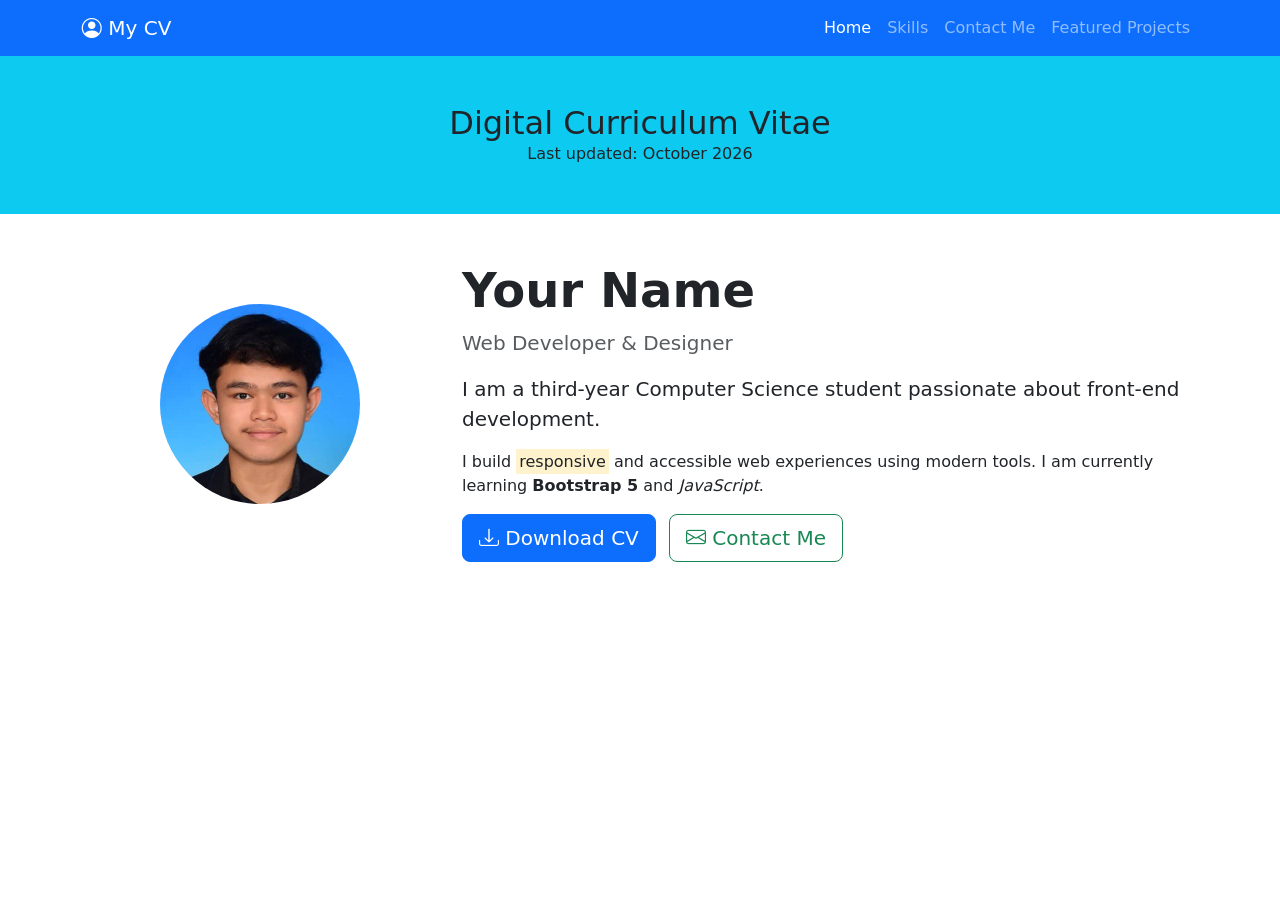
==== lab-4/cv.html @ 046bbeb8 "feat: initial commit for PT1 guitar pedal store layout" ====
<!DOCTYPE html>
<html lang="en">
<head>
  <meta charset="UTF-8">
  <meta name="viewport" content="width=device-width, initial-scale=1">
  <title>Afiq's Digital CV</title>
  <!-- Bootstrap 5 CSS -->
  <link href="https://cdn.jsdelivr.net/npm/bootstrap@5.3.3/dist/css/bootstrap.min.css" rel="stylesheet">
  <!-- Bootstrap Icons -->
  <link rel="stylesheet" href="https://cdn.jsdelivr.net/npm/bootstrap-icons@1.13.2/font/bootstrap-icons.min.css">
</head>
<body>
    <nav class="navbar navbar-expand-lg navbar-dark bg-primary">
  <div class="container">
    <a class="navbar-brand" href="#">
      <i class="bi bi-person-circle"></i> My CV
    </a>
    <button class="navbar-toggler" type="button"
            data-bs-toggle="collapse" data-bs-target="#navbarNav">
      <span class="navbar-toggler-icon"></span>
    </button>
    <div class="collapse navbar-collapse" id="navbarNav">
      <ul class="navbar-nav ms-auto">
        <li class="nav-item">
          <a class="nav-link active" href="#home">Home</a>
        </li>
        <li class="nav-item">
          <a class="nav-link" href="#skills">Skills</a>
        </li>
        <li class="nav-item">
          <a class="nav-link" href="#contact">Contact Me</a>
        </li>
        <li class="nav-item">
          <a class="nav-link" href="#projects">Featured Projects</a>
        </li>
      </ul>
    </div>
  </div>
</nav>
 
<div id="home" class="bg-info text-dark py-5 mb-5">
  <div class="container text-center">
    <h2 class="mb-0">Digital Curriculum Vitae</h2>
    <p class="mb-0">Last updated: <span class="fw-light">October 2026</span></p>
  </div>
</div>

<div class="container mt-5">
  <div class="row align-items-center">
    <!-- Left column: Photo placeholder -->
    <div class="col-12 col-md-4 text-center mb-3 mb-md-0">
      <img src="afiq2x2.jpg"
           alt="Profile Photo"
           class="img-fluid rounded-circle mb-3">
    </div>
    <!-- Right column: Name, tagline, summary, buttons -->
    <div class="col-12 col-md-8">
      <h1 class="display-5 fw-bold">Your Name</h1>
      <p class="lead text-muted">Web Developer &amp; Designer</p>
 
      <p class="lead">
        I am a third-year Computer Science student passionate about front-end development.
      </p>
      <p>
        I build <mark>responsive</mark> and accessible web experiences using modern tools.
        I am currently learning <strong>Bootstrap 5</strong> and <em>JavaScript</em>.
      </p>
 
      <div class="mt-3">
        <a href="#" class="btn btn-primary btn-lg me-2">
          <i class="bi bi-download"></i> Download CV
        </a>
        <a href="#contact" class="btn btn-outline-success btn-lg">
          <i class="bi bi-envelope"></i> Contact Me
        </a>
      </div>
    </div>
  </div>
</div>
 
  <!-- Bootstrap 5 JS Bundle (includes Popper) -->
  <script src="https://cdn.jsdelivr.net/npm/bootstrap@5.3.3/dist/js/bootstrap.bundle.min.js"></script>
</body>
</html>
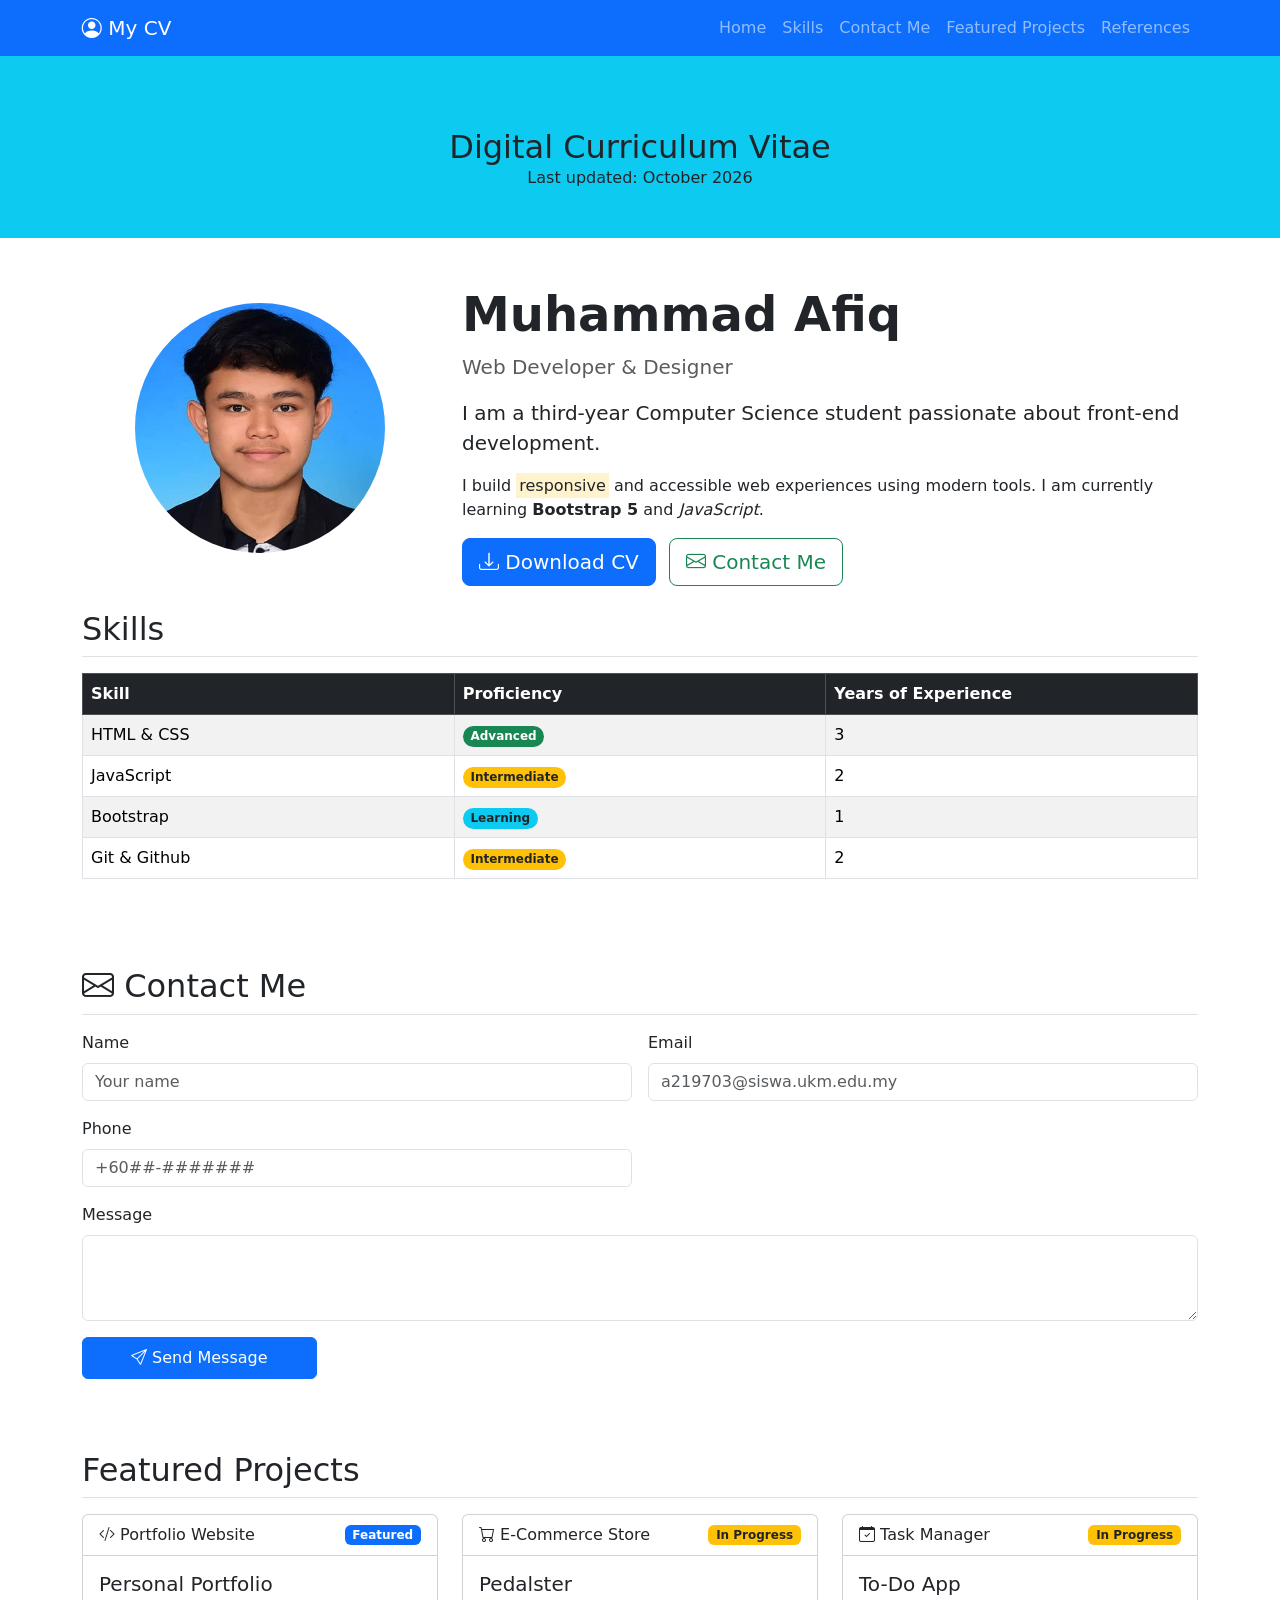
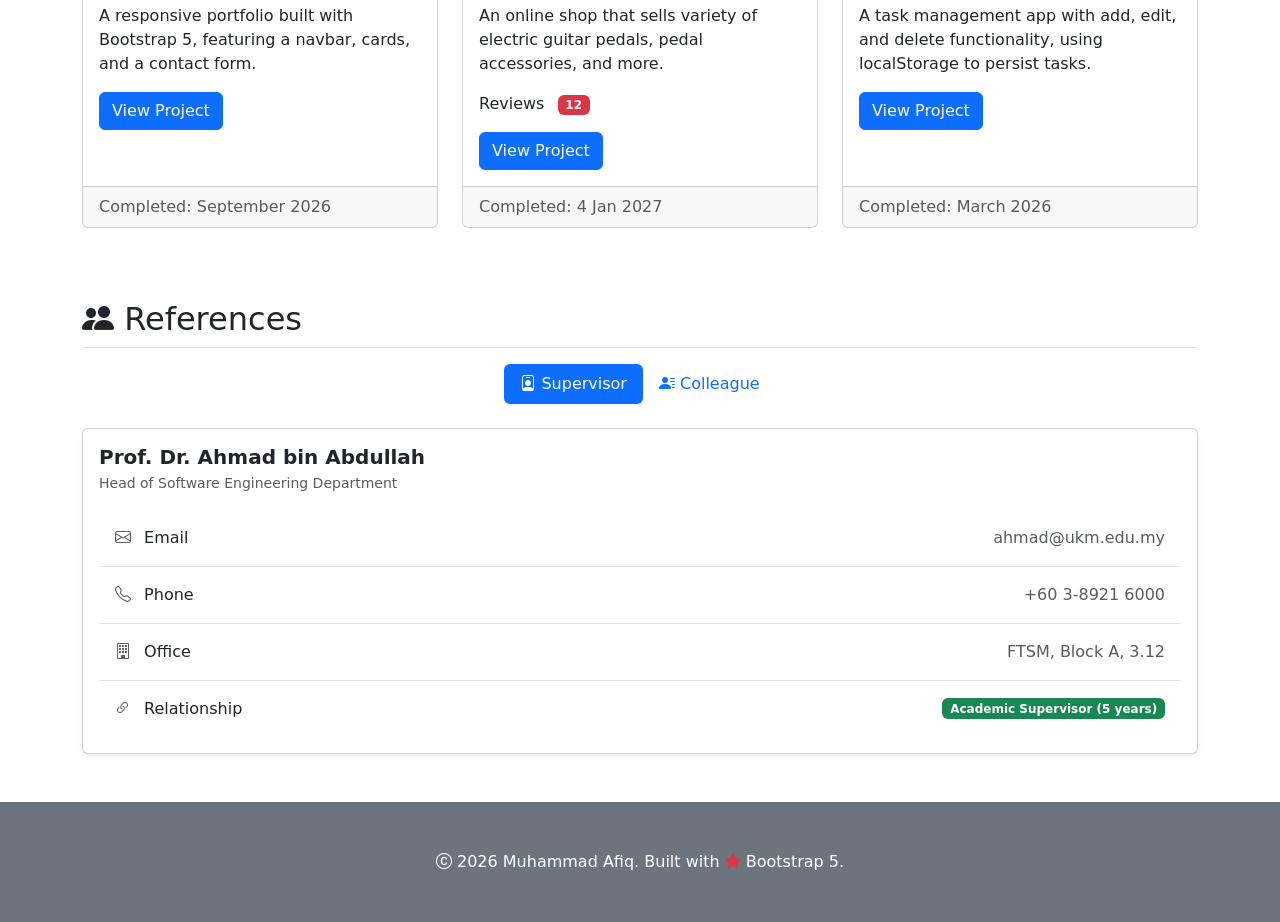
==== commit e8983912: "style: update home page color theme and styling" ====
--- a/lab-4/cv.html
+++ b/lab-4/cv.html
@@ -8,38 +8,49 @@
   <link href="https://cdn.jsdelivr.net/npm/bootstrap@5.3.3/dist/css/bootstrap.min.css" rel="stylesheet">
   <!-- Bootstrap Icons -->
   <link rel="stylesheet" href="https://cdn.jsdelivr.net/npm/bootstrap-icons@1.13.2/font/bootstrap-icons.min.css">
+  
+  <!-- Tambahan CSS untuk Smooth Scrolling & Elak Tertutup Navbar -->
+  <style>
+    html {
+      scroll-behavior: smooth;
+      scroll-padding-top: 80px; 
+    }
+  </style>
 </head>
 <body>
-    <nav class="navbar navbar-expand-lg navbar-dark bg-primary">
-  <div class="container">
-    <a class="navbar-brand" href="#">
-      <i class="bi bi-person-circle"></i> My CV
-    </a>
-    <button class="navbar-toggler" type="button"
-            data-bs-toggle="collapse" data-bs-target="#navbarNav">
-      <span class="navbar-toggler-icon"></span>
-    </button>
-    <div class="collapse navbar-collapse" id="navbarNav">
-      <ul class="navbar-nav ms-auto">
-        <li class="nav-item">
-          <a class="nav-link active" href="#home">Home</a>
-        </li>
-        <li class="nav-item">
-          <a class="nav-link" href="#skills">Skills</a>
-        </li>
-        <li class="nav-item">
-          <a class="nav-link" href="#contact">Contact Me</a>
-        </li>
-        <li class="nav-item">
-          <a class="nav-link" href="#projects">Featured Projects</a>
-        </li>
-      </ul>
-    </div>
-  </div>
-</nav>
- 
-<div id="home" class="bg-info text-dark py-5 mb-5">
-  <div class="container text-center">
+  <nav class="navbar navbar-expand-lg navbar-dark bg-primary fixed-top">
+    <div class="container">
+      <a class="navbar-brand" href="#home">
+        <i class="bi bi-person-circle"></i> My CV
+      </a>
+      <button class="navbar-toggler" type="button"
+              data-bs-toggle="collapse" data-bs-target="#navbarNav">
+        <span class="navbar-toggler-icon"></span>
+      </button>
+      <div class="collapse navbar-collapse" id="navbarNav">
+        <ul class="navbar-nav ms-auto">
+          <li class="nav-item">
+            <a class="nav-link" href="#home">Home</a>
+          </li>
+          <li class="nav-item">
+            <a class="nav-link" href="#skills">Skills</a>
+          </li>
+          <li class="nav-item">
+            <a class="nav-link" href="#contact">Contact Me</a>
+          </li>
+          <li class="nav-item">
+            <a class="nav-link" href="#projects">Featured Projects</a>
+          </li>
+          <li class="nav-item">
+            <a class="nav-link" href="#references">References</a>
+          </li>
+        </ul>
+      </div>
+    </div>
+  </nav>
+ 
+<div id="home" class="bg-info text-dark py-5 mb-5" style="margin-top: 56px;">
+  <div class="container text-center pt-4">
     <h2 class="mb-0">Digital Curriculum Vitae</h2>
     <p class="mb-0">Last updated: <span class="fw-light">October 2026</span></p>
   </div>
@@ -49,13 +60,14 @@
   <div class="row align-items-center">
     <!-- Left column: Photo placeholder -->
     <div class="col-12 col-md-4 text-center mb-3 mb-md-0">
-      <img src="afiq2x2.jpg"
+      <img src="afiqpass.jpg"
            alt="Profile Photo"
-           class="img-fluid rounded-circle mb-3">
+           class="img-fluid rounded-circle mb-3"
+           style="width: 250px; height: 250px; object-fit: cover;">
     </div>
     <!-- Right column: Name, tagline, summary, buttons -->
     <div class="col-12 col-md-8">
-      <h1 class="display-5 fw-bold">Your Name</h1>
+      <h1 class="display-5 fw-bold">Muhammad Afiq</h1>
       <p class="lead text-muted">Web Developer &amp; Designer</p>
  
       <p class="lead">
@@ -77,7 +89,243 @@
     </div>
   </div>
 </div>
- 
+
+<!-- Tambah id="skills" di sini -->
+<div id="skills" class="container mb-5 pt-4">
+  <h2 class="border-bottom pb-2 mb-3">Skills</h2>
+  <div class="table-responsive">
+    <table class="table table-striped table-hover table-bordered align-middle">
+      <thead class="table-dark">
+        <tr>
+          <th class="col-4">Skill</th>
+          <th class="col-4">Proficiency</th>
+          <th class="col-4">Years of Experience</th>
+        </tr>
+      </thead>
+      <tbody>
+        <tr>
+          <td>HTML &amp; CSS</td>
+          <td><span class="badge rounded-pill bg-success">Advanced</span></td>
+          <td>3</td>
+        </tr>
+        <tr>
+          <td>JavaScript</td>
+          <td><span class="badge rounded-pill bg-warning text-dark">Intermediate</span></td>
+          <td>2</td>
+        </tr>
+        <tr>
+          <td>Bootstrap</td>
+          <td><span class="badge rounded-pill bg-info text-dark">Learning</span></td>
+          <td>1</td>
+        </tr>
+        <tr>
+          <td>Git & Github</td>
+          <td><span class="badge rounded-pill bg-warning text-dark">Intermediate</span></td>
+          <td>2</td>
+        </tr>
+      </tbody>
+    </table>
+  </div>
+</div>
+
+<!-- Tambah id="contact" di sini -->
+<div id="contact" class="container mb-5 pt-4">
+  <h2 class="border-bottom pb-2 mb-3">
+    <i class="bi bi-envelope"></i> Contact Me
+  </h2>
+  <form>
+    <div class="row g-3">
+      <div class="col-12 col-md-6">
+        <label for="inputName" class="form-label">Name</label>
+        <input type="text" class="form-control" id="inputName" placeholder="Your name">
+      </div>
+      <div class="col-12 col-md-6">
+        <label for="inputEmail" class="form-label">Email</label>
+        <input type="email" class="form-control" id="inputEmail" placeholder="a219703@siswa.ukm.edu.my">
+      </div>
+      <div class="col-12 col-md-6">
+        <label for="inputPhone" class="form-label">Phone</label>
+        <input type="tel" class="form-control" id="inputPhone" placeholder="+60##-#######">
+      </div>
+      <div class="col-12">
+        <label for="inputMessage" class="form-label">Message</label>
+        <textarea class="form-control" id="inputMessage" rows="3"></textarea>
+      </div>
+      <div class="col-12">
+        <button type="submit" class="btn btn-primary px-5 py-2">
+          <i class="bi bi-send"></i> Send Message
+        </button>
+      </div>
+    </div>
+  </form>
+</div>
+
+<!-- Tambah id="projects" di sini -->
+<div id="projects" class="container mb-5 pt-4">
+  <h2 class="border-bottom pb-2 mb-3">Featured Projects</h2>
+  <div class="row g-4">
+ 
+    <!-- Project 1 -->
+    <div class="col-12 col-md-6 col-lg-4">
+      <div class="card h-100">
+        <div class="card-header bg-transparent d-flex justify-content-between align-items-center">
+          <span><i class="bi bi-code-slash"></i> Portfolio Website</span>
+          <span class="badge bg-primary">Featured</span>
+        </div>
+        <div class="card-body">
+          <h5 class="card-title">Personal Portfolio</h5>
+          <p class="card-text">
+            A responsive portfolio built with Bootstrap 5, featuring a navbar,
+            cards, and a contact form.
+          </p>
+          <a href="#" class="btn btn-primary">View Project</a>
+        </div>
+        <div class="card-footer text-muted">
+          Completed: September 2026
+        </div>
+      </div>
+    </div>
+ 
+    <!-- Project 2 -->
+    <div class="col-12 col-md-6 col-lg-4">
+      <div class="card h-100">
+        <div class="card-header bg-transparent d-flex justify-content-between align-items-center">
+          <span><i class="bi bi-cart"></i> E-Commerce Store</span>
+          <span class="badge bg-warning text-dark">In Progress</span>
+        </div>
+        <div class="card-body">
+          <h5 class="card-title">Pedalster</h5>
+          <p class="card-text">
+            An online shop that sells variety of electric guitar pedals, pedal accessories, and more.
+          </p>
+          <p>
+          Reviews
+          <span class="badge bg-danger ms-2">12</span>
+          </p>
+        
+          <a href="#" class="btn btn-primary">View Project</a>
+        </div>
+        <div class="card-footer text-muted">
+          Completed: 4 Jan 2027
+        </div>
+      </div>
+    </div>
+ 
+    <!-- Project 3 -->
+    <div class="col-12 col-md-6 col-lg-4">
+      <div class="card h-100">
+        <div class="card-header bg-transparent d-flex justify-content-between align-items-center">
+          <span><i class="bi bi-calendar-check"></i> Task Manager</span>
+          <span class="badge bg-warning text-dark">In Progress</span>
+        </div>
+        <div class="card-body">
+          <h5 class="card-title">To-Do App</h5>
+          <p class="card-text">
+            A task management app with add, edit, and delete functionality,
+            using localStorage to persist tasks.
+          </p>
+          <a href="#" class="btn btn-primary">View Project</a>
+        </div>
+        <div class="card-footer text-muted">
+          Completed: March 2026
+        </div>
+      </div>
+    </div>
+ 
+  </div>
+</div>
+
+<div id="references" class="container mb-5 pt-4">
+  <h2 class="border-bottom pb-2 mb-3">
+    <i class="bi bi-people-fill"></i> References
+  </h2>
+
+  <!-- Nav Tabs untuk Supervisor & Colleague -->
+  <ul class="nav nav-pills justify-content-center mb-4" id="refTab" role="tablist">
+    <li class="nav-item" role="presentation">
+      <button class="nav-link active" id="supervisor-tab" data-bs-toggle="tab" data-bs-target="#supervisor-pane" type="button" role="tab">
+        <i class="bi bi-person-badge"></i> Supervisor
+      </button>
+    </li>
+    <li class="nav-item" role="presentation">
+      <button class="nav-link" id="colleague-tab" data-bs-toggle="tab" data-bs-target="#colleague-pane" type="button" role="tab">
+        <i class="bi bi-person-lines-fill"></i> Colleague
+      </button>
+    </li>
+  </ul>
+
+  <!-- Tab Content -->
+  <div class="tab-content" id="refTabContent">
+    
+    <!-- Supervisor Pane -->
+    <div class="tab-pane fade show active" id="supervisor-pane" role="tabpanel">
+      <div class="card shadow-sm">
+        <div class="card-body">
+          <h5 class="fw-bold mb-1">Prof. Dr. Ahmad bin Abdullah</h5>
+          <p class="text-muted small mb-3">Head of Software Engineering Department</p>
+          
+          <ul class="list-group list-group-flush">
+            <li class="list-group-item d-flex justify-content-between align-items-center py-3">
+              <span><i class="bi bi-envelope text-muted me-2"></i> Email</span>
+              <span class="text-muted">ahmad@ukm.edu.my</span>
+            </li>
+            <li class="list-group-item d-flex justify-content-between align-items-center py-3">
+              <span><i class="bi bi-telephone text-muted me-2"></i> Phone</span>
+              <span class="text-muted">+60 3-8921 6000</span>
+            </li>
+            <li class="list-group-item d-flex justify-content-between align-items-center py-3">
+              <span><i class="bi bi-building text-muted me-2"></i> Office</span>
+              <span class="text-muted">FTSM, Block A, 3.12</span>
+            </li>
+            <li class="list-group-item d-flex justify-content-between align-items-center py-3">
+              <span><i class="bi bi-link-45deg text-muted me-2"></i> Relationship</span>
+              <span class="badge bg-success">Academic Supervisor (5 years)</span>
+            </li>
+          </ul>
+        </div>
+      </div>
+    </div>
+
+    <!-- Colleague Pane -->
+    <div class="tab-pane fade" id="colleague-pane" role="tabpanel">
+      <div class="card shadow-sm">
+        <div class="card-body">
+          <h5 class="fw-bold mb-1">Dr. Siti Nurhaliza binti Hassan</h5>
+          <p class="text-muted small mb-3">Senior Lecturer, Web Technologies</p>
+          
+          <ul class="list-group list-group-flush">
+            <li class="list-group-item d-flex justify-content-between align-items-center py-3">
+              <span><i class="bi bi-envelope text-muted me-2"></i> Email</span>
+              <span class="text-muted">siti@ukm.edu.my</span>
+            </li>
+            <li class="list-group-item d-flex justify-content-between align-items-center py-3">
+              <span><i class="bi bi-telephone text-muted me-2"></i> Phone</span>
+              <span class="text-muted">+60 3-8921 6015</span>
+            </li>
+            <li class="list-group-item d-flex justify-content-between align-items-center py-3">
+              <span><i class="bi bi-building text-muted me-2"></i> Office</span>
+              <span class="text-muted">FTSM, Block A, 2.08</span>
+            </li>
+            <li class="list-group-item d-flex justify-content-between align-items-center py-3">
+              <span><i class="bi bi-link-45deg text-muted me-2"></i> Relationship</span>
+              <span class="badge bg-primary">Co-author (3 papers)</span>
+            </li>
+          </ul>
+        </div>
+      </div>
+    </div>
+
+  </div>
+</div>
+
+<div class="bg-secondary text-white text-center py-5 mt-2">
+  <div class="container">
+    <p class="mb-0">
+      <i class="bi bi-c-circle"></i> 2026 Muhammad Afiq.
+      Built with <i class="bi bi-star-fill text-danger"></i> Bootstrap 5.
+    </p>
+  </div>
+</div>
   <!-- Bootstrap 5 JS Bundle (includes Popper) -->
   <script src="https://cdn.jsdelivr.net/npm/bootstrap@5.3.3/dist/js/bootstrap.bundle.min.js"></script>
 </body>
